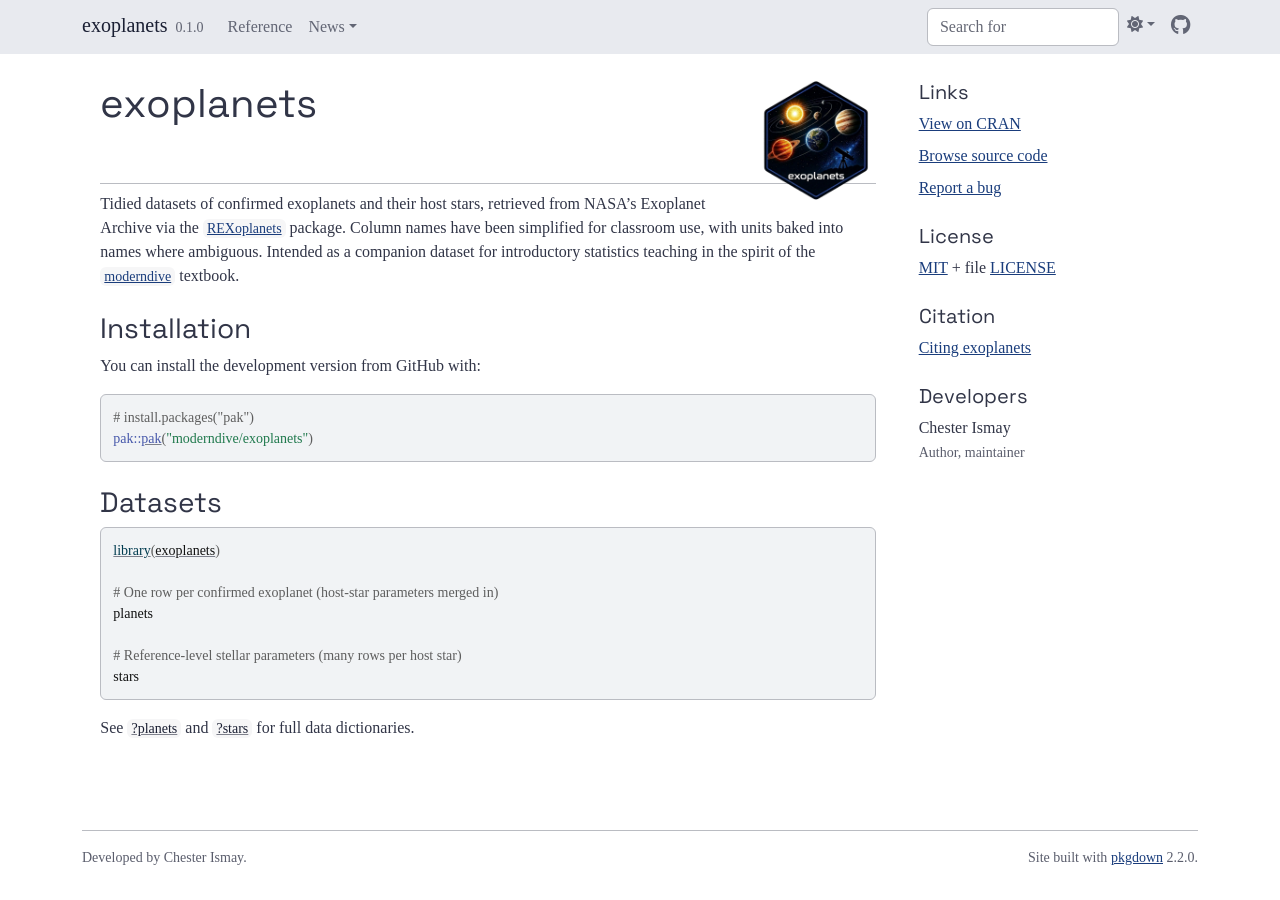
==== index.html @ e64167a9 "Deploying to gh-pages from @ moderndive/exoplanets@27b0d9ac003e54584c1656f464dfaf646769aed5 🚀" ====
<!DOCTYPE html>
<!-- Generated by pkgdown: do not edit by hand --><html lang="en">
<head>
<meta http-equiv="Content-Type" content="text/html; charset=UTF-8">
<meta charset="utf-8">
<meta http-equiv="X-UA-Compatible" content="IE=edge">
<meta name="viewport" content="width=device-width, initial-scale=1, shrink-to-fit=no">
<title>exoplanets • exoplanets</title>
<!-- favicons --><link rel="icon" type="image/png" sizes="96x96" href="favicon-96x96.png">
<link rel="icon" type="”image/svg+xml”" href="favicon.svg">
<link rel="apple-touch-icon" sizes="180x180" href="apple-touch-icon.png">
<link rel="icon" sizes="any" href="favicon.ico">
<link rel="manifest" href="site.webmanifest">
<script src="lightswitch.js"></script><script src="deps/jquery-3.6.0/jquery-3.6.0.min.js"></script><meta name="viewport" content="width=device-width, initial-scale=1, shrink-to-fit=no">
<link href="deps/bootstrap-5.3.1/bootstrap.min.css" rel="stylesheet">
<script src="deps/bootstrap-5.3.1/bootstrap.bundle.min.js"></script><link href="deps/Inter-0.4.10/font.css" rel="stylesheet">
<link href="deps/JetBrains_Mono-0.4.10/font.css" rel="stylesheet">
<link href="deps/Space_Grotesk-0.4.10/font.css" rel="stylesheet">
<link href="deps/font-awesome-6.5.2/css/all.min.css" rel="stylesheet">
<link href="deps/font-awesome-6.5.2/css/v4-shims.min.css" rel="stylesheet">
<script src="deps/headroom-0.11.0/headroom.min.js"></script><script src="deps/headroom-0.11.0/jQuery.headroom.min.js"></script><script src="deps/bootstrap-toc-1.0.1/bootstrap-toc.min.js"></script><script src="deps/clipboard.js-2.0.11/clipboard.min.js"></script><script src="deps/search-1.0.0/autocomplete.jquery.min.js"></script><script src="deps/search-1.0.0/fuse.min.js"></script><script src="deps/search-1.0.0/mark.min.js"></script><!-- pkgdown --><script src="pkgdown.js"></script><meta property="og:title" content="exoplanets">
<meta name="description" content="Tidied datasets of confirmed exoplanets and their host stars, sourced from NASA's Exoplanet Archive — designed for teaching introductory statistics in the spirit of moderndive.
">
<meta property="og:description" content="Tidied datasets of confirmed exoplanets and their host stars, sourced from NASA's Exoplanet Archive — designed for teaching introductory statistics in the spirit of moderndive.
">
<meta property="og:image" content="https://moderndive.github.io/exoplanets/logo.png">
</head>
<body>
    <a href="#main" class="visually-hidden-focusable">Skip to contents</a>


    <nav class="navbar navbar-expand-lg fixed-top " aria-label="Site navigation"><div class="container">

    <a class="navbar-brand me-2" href="index.html">exoplanets</a>

    <small class="nav-text text-muted me-auto" data-bs-toggle="tooltip" data-bs-placement="bottom" title="">0.1.0</small>


    <button class="navbar-toggler" type="button" data-bs-toggle="collapse" data-bs-target="#navbar" aria-controls="navbar" aria-expanded="false" aria-label="Toggle navigation">
      <span class="navbar-toggler-icon"></span>
    </button>

    <div id="navbar" class="collapse navbar-collapse ms-3">
      <ul class="navbar-nav me-auto">
<li class="nav-item"><a class="nav-link" href="reference/index.html">Reference</a></li>
<li class="nav-item dropdown">
  <button class="nav-link dropdown-toggle" type="button" id="dropdown-news" data-bs-toggle="dropdown" aria-expanded="false" aria-haspopup="true">News</button>
  <ul class="dropdown-menu" aria-labelledby="dropdown-news">
<li><h6 class="dropdown-header" data-toc-skip>Releases</h6></li>
    <li><h6 class="dropdown-header" data-toc-skip>Releases</h6></li>
    <li><hr class="dropdown-divider"></li>
    <li><a class="dropdown-item" href="news/index.html">Changelog</a></li>
  </ul>
</li>
      </ul>
<ul class="navbar-nav">
<li class="nav-item"><form class="form-inline" role="search">
 <input class="form-control" type="search" name="search-input" id="search-input" autocomplete="off" aria-label="Search site" placeholder="Search for" data-search-index="search.json">
</form></li>
<li class="nav-item dropdown">
  <button class="nav-link dropdown-toggle" type="button" id="dropdown-lightswitch" data-bs-toggle="dropdown" aria-expanded="false" aria-haspopup="true" aria-label="Light switch"><span class="fa fa-sun"></span></button>
  <ul class="dropdown-menu dropdown-menu-end" aria-labelledby="dropdown-lightswitch">
<li><button class="dropdown-item" data-bs-theme-value="light"><span class="fa fa-sun"></span> Light</button></li>
    <li><button class="dropdown-item" data-bs-theme-value="dark"><span class="fa fa-moon"></span> Dark</button></li>
    <li><button class="dropdown-item" data-bs-theme-value="auto"><span class="fa fa-adjust"></span> Auto</button></li>
  </ul>
</li>
<li class="nav-item"><a class="external-link nav-link" href="https://github.com/moderndive/exoplanets/" aria-label="GitHub"><span class="fa fab fa-github fa-lg"></span></a></li>
      </ul>
</div>


  </div>
</nav><div class="container template-home">
<div class="row">
  <main id="main" class="col-md-9"><div class="section level1">
<div class="page-header">
<img src="logo.png" class="logo" alt=""><h1 id="exoplanets-">exoplanets <a class="anchor" aria-label="anchor" href="#exoplanets-"></a>
</h1>
</div>
<p>Tidied datasets of confirmed exoplanets and their host stars, retrieved from NASA’s Exoplanet Archive via the <a href="https://github.com/JKolomanski/REXoplanets" class="external-link"><code>REXoplanets</code></a> package. Column names have been simplified for classroom use, with units baked into names where ambiguous. Intended as a companion dataset for introductory statistics teaching in the spirit of the <a href="https://moderndive.com" class="external-link"><code>moderndive</code></a> textbook.</p>
<div class="section level2">
<h2 id="installation">Installation<a class="anchor" aria-label="anchor" href="#installation"></a>
</h2>
<p>You can install the development version from GitHub with:</p>
<div class="sourceCode" id="cb1"><pre class="downlit sourceCode r">
<code class="sourceCode R"><span><span class="co"># install.packages("pak")</span></span>
<span><span class="fu">pak</span><span class="fu">::</span><span class="fu"><a href="https://pak.r-lib.org/reference/pak.html" class="external-link">pak</a></span><span class="op">(</span><span class="st">"moderndive/exoplanets"</span><span class="op">)</span></span></code></pre></div>
</div>
<div class="section level2">
<h2 id="datasets">Datasets<a class="anchor" aria-label="anchor" href="#datasets"></a>
</h2>
<div class="sourceCode" id="cb2"><pre class="downlit sourceCode r">
<code class="sourceCode R"><span><span class="kw"><a href="https://rdrr.io/r/base/library.html" class="external-link">library</a></span><span class="op">(</span><span class="va"><a href="https://github.com/moderndive/exoplanets" class="external-link">exoplanets</a></span><span class="op">)</span></span>
<span></span>
<span><span class="co"># One row per confirmed exoplanet (host-star parameters merged in)</span></span>
<span><span class="va">planets</span></span>
<span></span>
<span><span class="co"># Reference-level stellar parameters (many rows per host star)</span></span>
<span><span class="va">stars</span></span></code></pre></div>
<p>See <code><a href="reference/planets.html">?planets</a></code> and <code><a href="reference/stars.html">?stars</a></code> for full data dictionaries.</p>
</div>
</div>
  </main><aside class="col-md-3"><div class="links">
<h2 data-toc-skip>Links</h2>
<ul class="list-unstyled">
<li><a href="https://cloud.r-project.org/package=exoplanets" class="external-link">View on CRAN</a></li>
<li><a href="https://github.com/moderndive/exoplanets/" class="external-link">Browse source code</a></li>
<li><a href="https://github.com/moderndive/exoplanets/issues" class="external-link">Report a bug</a></li>
</ul>
</div>

<div class="license">
<h2 data-toc-skip>License</h2>
<ul class="list-unstyled">
<li>
<a href="https://opensource.org/licenses/mit-license.php" class="external-link">MIT</a> + file <a href="LICENSE-text.html">LICENSE</a>
</li>
</ul>
</div>


<div class="citation">
<h2 data-toc-skip>Citation</h2>
<ul class="list-unstyled">
<li><a href="authors.html#citation">Citing exoplanets</a></li>
</ul>
</div>

<div class="developers">
<h2 data-toc-skip>Developers</h2>
<ul class="list-unstyled">
<li>Chester Ismay <br><small class="roles"> Author, maintainer </small>   </li>
</ul>
</div>



  </aside>
</div>


    <footer><div class="pkgdown-footer-left">
  <p>Developed by Chester Ismay.</p>
</div>

<div class="pkgdown-footer-right">
  <p>Site built with <a href="https://pkgdown.r-lib.org/" class="external-link">pkgdown</a> 2.2.0.</p>
</div>

    </footer>
</div>





  </body>
</html>
---- deps/Space_Grotesk-0.4.10/font.css ----
/* vietnamese */
@font-face {
  font-family: 'Space Grotesk';
  font-style: normal;
  font-weight: 400;
  font-display: swap;
  src: url(V8mQoQDjQSkFtoMM3T6r8E7mF71Q-gOoraIAEj7oUXsrPMBTTA.woff2) format('woff2');
  unicode-range: U+0102-0103, U+0110-0111, U+0128-0129, U+0168-0169, U+01A0-01A1, U+01AF-01B0, U+0300-0301, U+0303-0304, U+0308-0309, U+0323, U+0329, U+1EA0-1EF9, U+20AB;
}
/* latin-ext */
@font-face {
  font-family: 'Space Grotesk';
  font-style: normal;
  font-weight: 400;
  font-display: swap;
  src: url(V8mQoQDjQSkFtoMM3T6r8E7mF71Q-gOoraIAEj7oUXsqPMBTTA.woff2) format('woff2');
  unicode-range: U+0100-02BA, U+02BD-02C5, U+02C7-02CC, U+02CE-02D7, U+02DD-02FF, U+0304, U+0308, U+0329, U+1D00-1DBF, U+1E00-1E9F, U+1EF2-1EFF, U+2020, U+20A0-20AB, U+20AD-20C0, U+2113, U+2C60-2C7F, U+A720-A7FF;
}
/* latin */
@font-face {
  font-family: 'Space Grotesk';
  font-style: normal;
  font-weight: 400;
  font-display: swap;
  src: url(V8mQoQDjQSkFtoMM3T6r8E7mF71Q-gOoraIAEj7oUXskPMA.woff2) format('woff2');
  unicode-range: U+0000-00FF, U+0131, U+0152-0153, U+02BB-02BC, U+02C6, U+02DA, U+02DC, U+0304, U+0308, U+0329, U+2000-206F, U+20AC, U+2122, U+2191, U+2193, U+2212, U+2215, U+FEFF, U+FFFD;
}
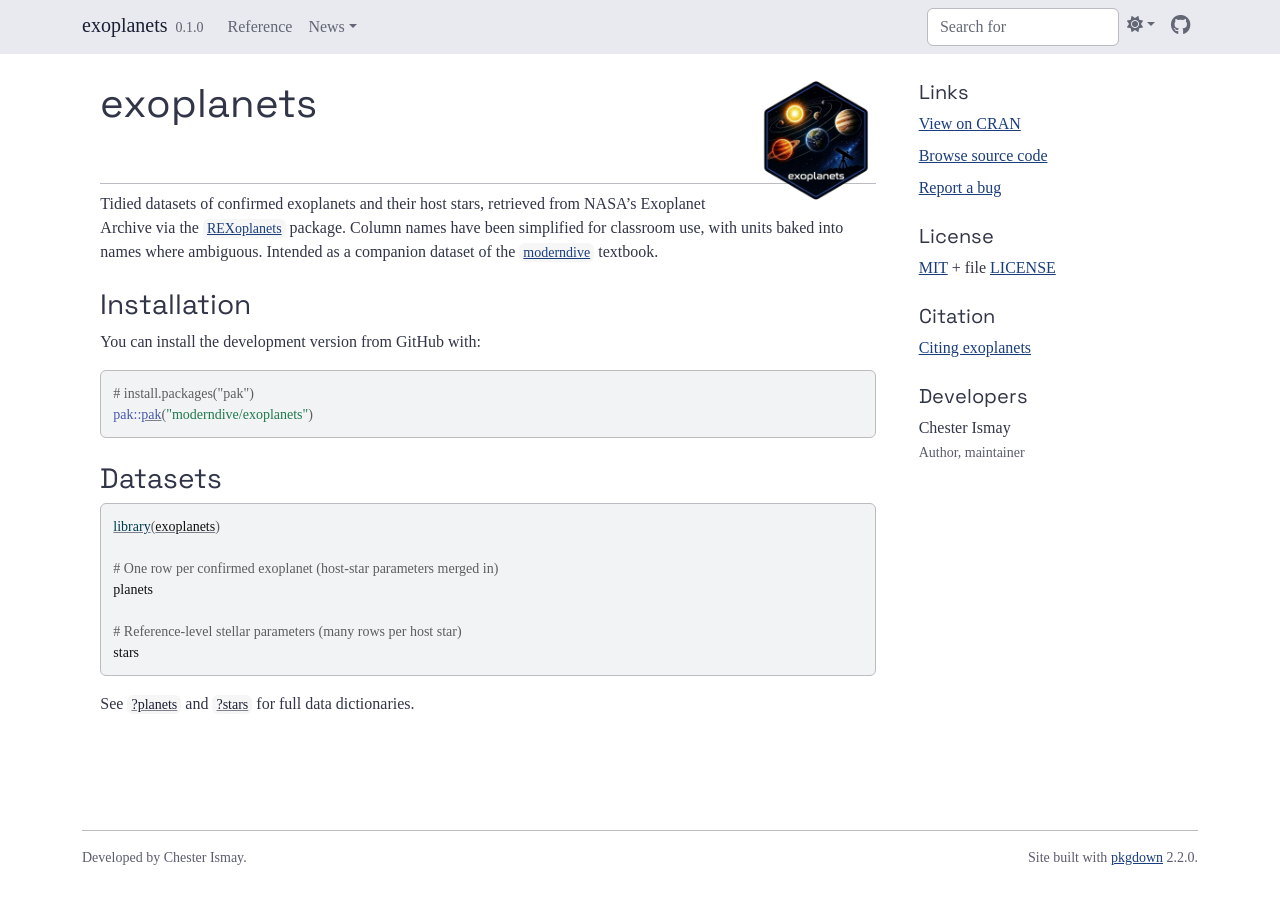
==== commit 660dd93d: "Deploying to gh-pages from @ moderndive/exoplanets@2f130b45c0c0840c52fc317924325d8d543c3753 🚀" ====
--- a/index.html
+++ b/index.html
@@ -78,7 +78,7 @@
 <img src="logo.png" class="logo" alt=""><h1 id="exoplanets-">exoplanets <a class="anchor" aria-label="anchor" href="#exoplanets-"></a>
 </h1>
 </div>
-<p>Tidied datasets of confirmed exoplanets and their host stars, retrieved from NASA’s Exoplanet Archive via the <a href="https://github.com/JKolomanski/REXoplanets" class="external-link"><code>REXoplanets</code></a> package. Column names have been simplified for classroom use, with units baked into names where ambiguous. Intended as a companion dataset for introductory statistics teaching in the spirit of the <a href="https://moderndive.com" class="external-link"><code>moderndive</code></a> textbook.</p>
+<p>Tidied datasets of confirmed exoplanets and their host stars, retrieved from NASA’s Exoplanet Archive via the <a href="https://github.com/JKolomanski/REXoplanets" class="external-link"><code>REXoplanets</code></a> package. Column names have been simplified for classroom use, with units baked into names where ambiguous. Intended as a companion dataset of the <a href="https://moderndive.com/v2/" class="external-link"><code>moderndive</code></a> textbook.</p>
 <div class="section level2">
 <h2 id="installation">Installation<a class="anchor" aria-label="anchor" href="#installation"></a>
 </h2>
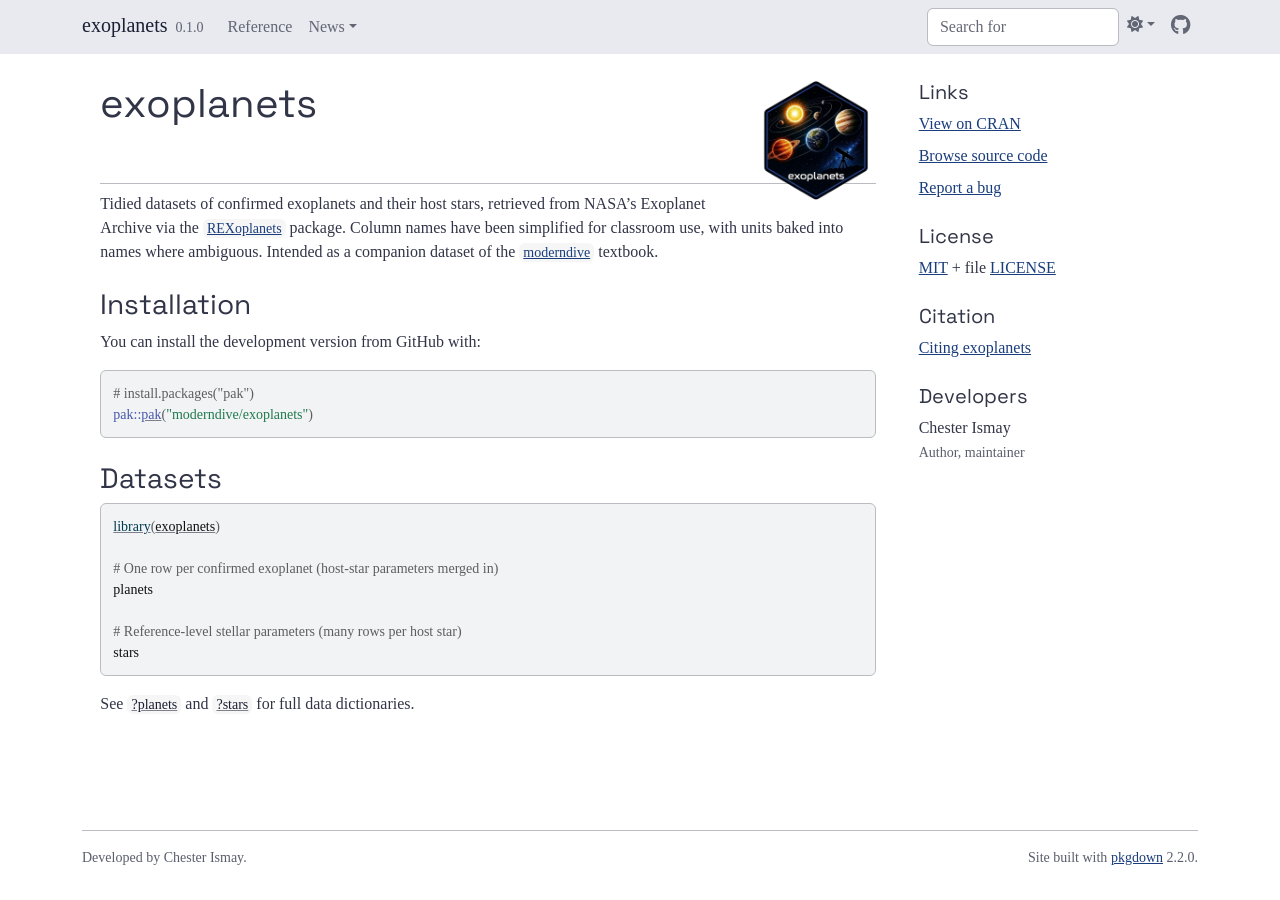
==== commit 719b1592: "Deploying to gh-pages from @ moderndive/exoplanets@c7618ad63dd364ae2e380d4280db65f84d575291 🚀" ====
--- a/index.html
+++ b/index.html
@@ -12,8 +12,8 @@
 <link rel="icon" sizes="any" href="favicon.ico">
 <link rel="manifest" href="site.webmanifest">
 <script src="lightswitch.js"></script><script src="deps/jquery-3.6.0/jquery-3.6.0.min.js"></script><meta name="viewport" content="width=device-width, initial-scale=1, shrink-to-fit=no">
-<link href="deps/bootstrap-5.3.1/bootstrap.min.css" rel="stylesheet">
-<script src="deps/bootstrap-5.3.1/bootstrap.bundle.min.js"></script><link href="deps/Inter-0.4.10/font.css" rel="stylesheet">
+<link href="deps/bootstrap-5.3.8/bootstrap.min.css" rel="stylesheet">
+<script src="deps/bootstrap-5.3.8/bootstrap.bundle.min.js"></script><link href="deps/Inter-0.4.10/font.css" rel="stylesheet">
 <link href="deps/JetBrains_Mono-0.4.10/font.css" rel="stylesheet">
 <link href="deps/Space_Grotesk-0.4.10/font.css" rel="stylesheet">
 <link href="deps/font-awesome-6.5.2/css/all.min.css" rel="stylesheet">
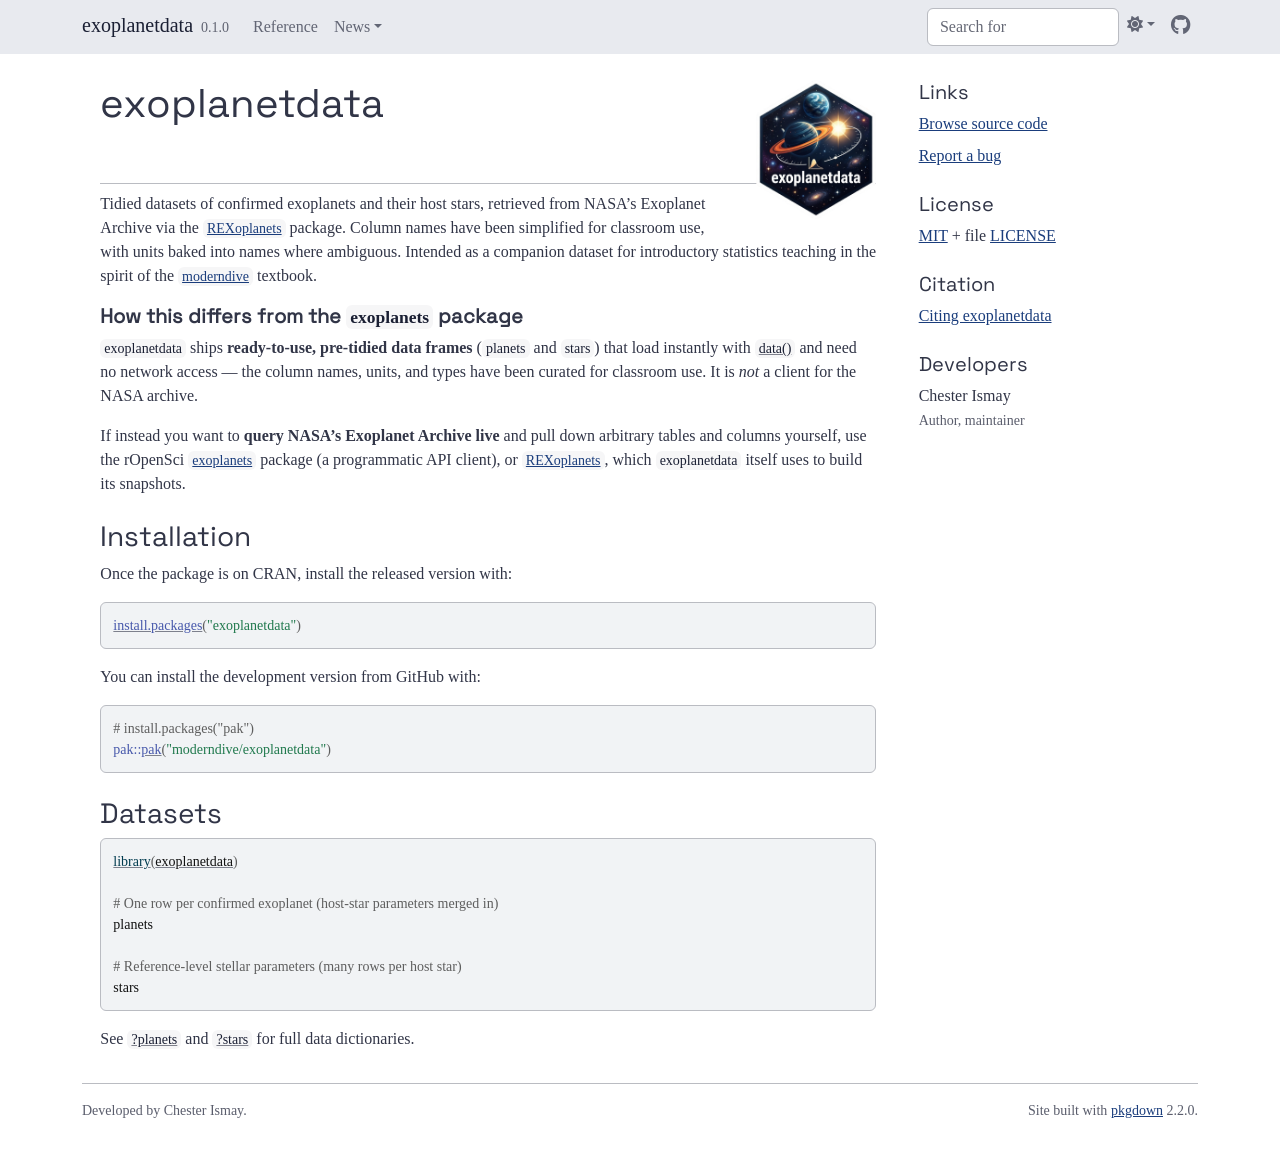
==== commit 8ed86f46: "Deploying to gh-pages from @ moderndive/exoplanetdata@4cffbc050b906c532b4d553f9c034d15000d1329 🚀" ====
--- a/index.html
+++ b/index.html
@@ -5,7 +5,7 @@
 <meta charset="utf-8">
 <meta http-equiv="X-UA-Compatible" content="IE=edge">
 <meta name="viewport" content="width=device-width, initial-scale=1, shrink-to-fit=no">
-<title>exoplanets • exoplanets</title>
+<title>exoplanetdata • exoplanetdata</title>
 <!-- favicons --><link rel="icon" type="image/png" sizes="96x96" href="favicon-96x96.png">
 <link rel="icon" type="”image/svg+xml”" href="favicon.svg">
 <link rel="apple-touch-icon" sizes="180x180" href="apple-touch-icon.png">
@@ -18,12 +18,12 @@
 <link href="deps/Space_Grotesk-0.4.10/font.css" rel="stylesheet">
 <link href="deps/font-awesome-6.5.2/css/all.min.css" rel="stylesheet">
 <link href="deps/font-awesome-6.5.2/css/v4-shims.min.css" rel="stylesheet">
-<script src="deps/headroom-0.11.0/headroom.min.js"></script><script src="deps/headroom-0.11.0/jQuery.headroom.min.js"></script><script src="deps/bootstrap-toc-1.0.1/bootstrap-toc.min.js"></script><script src="deps/clipboard.js-2.0.11/clipboard.min.js"></script><script src="deps/search-1.0.0/autocomplete.jquery.min.js"></script><script src="deps/search-1.0.0/fuse.min.js"></script><script src="deps/search-1.0.0/mark.min.js"></script><!-- pkgdown --><script src="pkgdown.js"></script><meta property="og:title" content="exoplanets">
+<script src="deps/headroom-0.11.0/headroom.min.js"></script><script src="deps/headroom-0.11.0/jQuery.headroom.min.js"></script><script src="deps/bootstrap-toc-1.0.1/bootstrap-toc.min.js"></script><script src="deps/clipboard.js-2.0.11/clipboard.min.js"></script><script src="deps/search-1.0.0/autocomplete.jquery.min.js"></script><script src="deps/search-1.0.0/fuse.min.js"></script><script src="deps/search-1.0.0/mark.min.js"></script><!-- pkgdown --><script src="pkgdown.js"></script><meta property="og:title" content="exoplanetdata">
 <meta name="description" content="Tidied datasets of confirmed exoplanets and their host stars, sourced from NASA's Exoplanet Archive — designed for teaching introductory statistics in the spirit of moderndive.
 ">
 <meta property="og:description" content="Tidied datasets of confirmed exoplanets and their host stars, sourced from NASA's Exoplanet Archive — designed for teaching introductory statistics in the spirit of moderndive.
 ">
-<meta property="og:image" content="https://moderndive.github.io/exoplanets/logo.png">
+<meta property="og:image" content="https://moderndive.github.io/exoplanetdata/logo.png">
 </head>
 <body>
     <a href="#main" class="visually-hidden-focusable">Skip to contents</a>
@@ -31,7 +31,7 @@
 
     <nav class="navbar navbar-expand-lg fixed-top " aria-label="Site navigation"><div class="container">
 
-    <a class="navbar-brand me-2" href="index.html">exoplanets</a>
+    <a class="navbar-brand me-2" href="index.html">exoplanetdata</a>
 
     <small class="nav-text text-muted me-auto" data-bs-toggle="tooltip" data-bs-placement="bottom" title="">0.1.0</small>
 
@@ -65,7 +65,7 @@
     <li><button class="dropdown-item" data-bs-theme-value="auto"><span class="fa fa-adjust"></span> Auto</button></li>
   </ul>
 </li>
-<li class="nav-item"><a class="external-link nav-link" href="https://github.com/moderndive/exoplanets/" aria-label="GitHub"><span class="fa fab fa-github fa-lg"></span></a></li>
+<li class="nav-item"><a class="external-link nav-link" href="https://github.com/moderndive/exoplanetdata/" aria-label="GitHub"><span class="fa fab fa-github fa-lg"></span></a></li>
       </ul>
 </div>
 
@@ -75,23 +75,32 @@
 <div class="row">
   <main id="main" class="col-md-9"><div class="section level1">
 <div class="page-header">
-<img src="logo.png" class="logo" alt=""><h1 id="exoplanets-">exoplanets <a class="anchor" aria-label="anchor" href="#exoplanets-"></a>
+<img src="logo.png" class="logo" alt=""><h1 id="exoplanetdata-">exoplanetdata <a class="anchor" aria-label="anchor" href="#exoplanetdata-"></a>
 </h1>
 </div>
-<p>Tidied datasets of confirmed exoplanets and their host stars, retrieved from NASA’s Exoplanet Archive via the <a href="https://github.com/JKolomanski/REXoplanets" class="external-link"><code>REXoplanets</code></a> package. Column names have been simplified for classroom use, with units baked into names where ambiguous. Intended as a companion dataset of the <a href="https://moderndive.com/v2/" class="external-link"><code>moderndive</code></a> textbook.</p>
+<p>Tidied datasets of confirmed exoplanets and their host stars, retrieved from NASA’s Exoplanet Archive via the <a href="https://github.com/JKolomanski/REXoplanets" class="external-link"><code>REXoplanets</code></a> package. Column names have been simplified for classroom use, with units baked into names where ambiguous. Intended as a companion dataset for introductory statistics teaching in the spirit of the <a href="https://moderndive.com" class="external-link"><code>moderndive</code></a> textbook.</p>
+<div class="section level3">
+<h3 id="how-this-differs-from-the-exoplanets-package">How this differs from the <code>exoplanets</code> package<a class="anchor" aria-label="anchor" href="#how-this-differs-from-the-exoplanets-package"></a>
+</h3>
+<p><code>exoplanetdata</code> ships <strong>ready-to-use, pre-tidied data frames</strong> (<code>planets</code> and <code>stars</code>) that load instantly with <code><a href="https://rdrr.io/r/utils/data.html" class="external-link">data()</a></code> and need no network access — the column names, units, and types have been curated for classroom use. It is <em>not</em> a client for the NASA archive.</p>
+<p>If instead you want to <strong>query NASA’s Exoplanet Archive live</strong> and pull down arbitrary tables and columns yourself, use the rOpenSci <a href="https://docs.ropensci.org/exoplanets/" class="external-link"><code>exoplanets</code></a> package (a programmatic API client), or <a href="https://github.com/JKolomanski/REXoplanets" class="external-link"><code>REXoplanets</code></a>, which <code>exoplanetdata</code> itself uses to build its snapshots.</p>
+</div>
 <div class="section level2">
 <h2 id="installation">Installation<a class="anchor" aria-label="anchor" href="#installation"></a>
 </h2>
+<p>Once the package is on CRAN, install the released version with:</p>
+<div class="sourceCode" id="cb1"><pre class="downlit sourceCode r">
+<code class="sourceCode R"><span><span class="fu"><a href="https://rdrr.io/r/utils/install.packages.html" class="external-link">install.packages</a></span><span class="op">(</span><span class="st">"exoplanetdata"</span><span class="op">)</span></span></code></pre></div>
 <p>You can install the development version from GitHub with:</p>
-<div class="sourceCode" id="cb1"><pre class="downlit sourceCode r">
+<div class="sourceCode" id="cb2"><pre class="downlit sourceCode r">
 <code class="sourceCode R"><span><span class="co"># install.packages("pak")</span></span>
-<span><span class="fu">pak</span><span class="fu">::</span><span class="fu"><a href="https://pak.r-lib.org/reference/pak.html" class="external-link">pak</a></span><span class="op">(</span><span class="st">"moderndive/exoplanets"</span><span class="op">)</span></span></code></pre></div>
+<span><span class="fu">pak</span><span class="fu">::</span><span class="fu"><a href="https://pak.r-lib.org/reference/pak.html" class="external-link">pak</a></span><span class="op">(</span><span class="st">"moderndive/exoplanetdata"</span><span class="op">)</span></span></code></pre></div>
 </div>
 <div class="section level2">
 <h2 id="datasets">Datasets<a class="anchor" aria-label="anchor" href="#datasets"></a>
 </h2>
-<div class="sourceCode" id="cb2"><pre class="downlit sourceCode r">
-<code class="sourceCode R"><span><span class="kw"><a href="https://rdrr.io/r/base/library.html" class="external-link">library</a></span><span class="op">(</span><span class="va"><a href="https://github.com/moderndive/exoplanets" class="external-link">exoplanets</a></span><span class="op">)</span></span>
+<div class="sourceCode" id="cb3"><pre class="downlit sourceCode r">
+<code class="sourceCode R"><span><span class="kw"><a href="https://rdrr.io/r/base/library.html" class="external-link">library</a></span><span class="op">(</span><span class="va"><a href="https://github.com/moderndive/exoplanetdata" class="external-link">exoplanetdata</a></span><span class="op">)</span></span>
 <span></span>
 <span><span class="co"># One row per confirmed exoplanet (host-star parameters merged in)</span></span>
 <span><span class="va">planets</span></span>
@@ -104,9 +113,8 @@
   </main><aside class="col-md-3"><div class="links">
 <h2 data-toc-skip>Links</h2>
 <ul class="list-unstyled">
-<li><a href="https://cloud.r-project.org/package=exoplanets" class="external-link">View on CRAN</a></li>
-<li><a href="https://github.com/moderndive/exoplanets/" class="external-link">Browse source code</a></li>
-<li><a href="https://github.com/moderndive/exoplanets/issues" class="external-link">Report a bug</a></li>
+<li><a href="https://github.com/moderndive/exoplanetdata/" class="external-link">Browse source code</a></li>
+<li><a href="https://github.com/moderndive/exoplanetdata/issues" class="external-link">Report a bug</a></li>
 </ul>
 </div>
 
@@ -123,7 +131,7 @@
 <div class="citation">
 <h2 data-toc-skip>Citation</h2>
 <ul class="list-unstyled">
-<li><a href="authors.html#citation">Citing exoplanets</a></li>
+<li><a href="authors.html#citation">Citing exoplanetdata</a></li>
 </ul>
 </div>
 
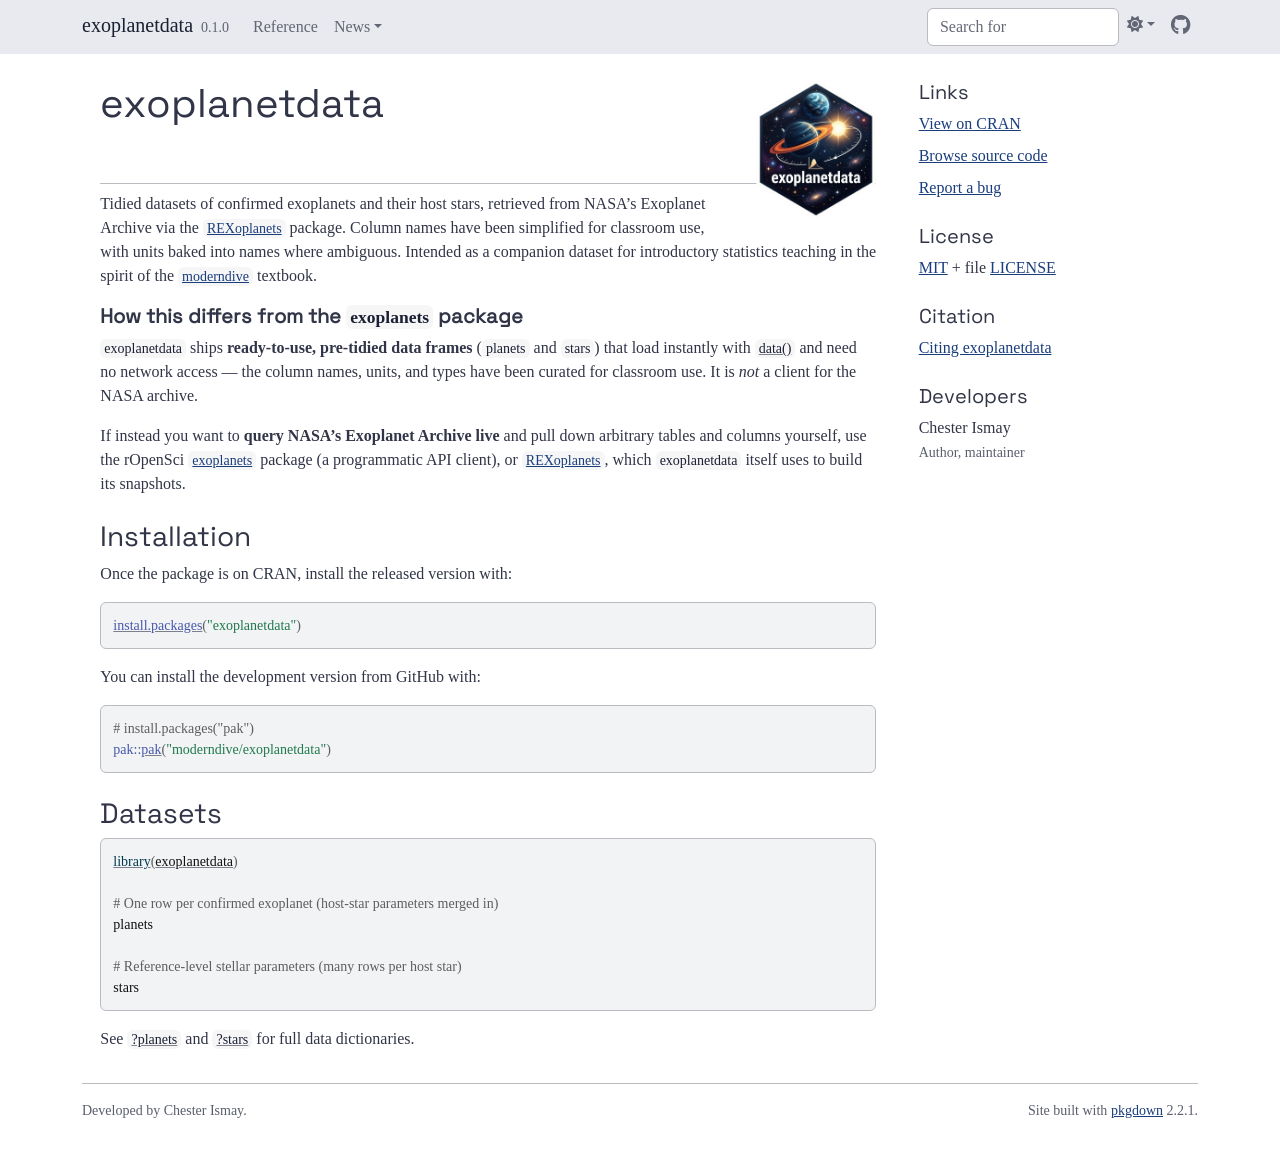
==== commit 30e248bc: "Deploying to gh-pages from @ moderndive/exoplanetdata@ef7367288dcf4b4d60dea0d831f82dc44d37fa39 🚀" ====
--- a/index.html
+++ b/index.html
@@ -113,6 +113,7 @@
   </main><aside class="col-md-3"><div class="links">
 <h2 data-toc-skip>Links</h2>
 <ul class="list-unstyled">
+<li><a href="https://cloud.r-project.org/package=exoplanetdata" class="external-link">View on CRAN</a></li>
 <li><a href="https://github.com/moderndive/exoplanetdata/" class="external-link">Browse source code</a></li>
 <li><a href="https://github.com/moderndive/exoplanetdata/issues" class="external-link">Report a bug</a></li>
 </ul>
@@ -153,7 +154,7 @@
 </div>
 
 <div class="pkgdown-footer-right">
-  <p>Site built with <a href="https://pkgdown.r-lib.org/" class="external-link">pkgdown</a> 2.2.0.</p>
+  <p>Site built with <a href="https://pkgdown.r-lib.org/" class="external-link">pkgdown</a> 2.2.1.</p>
 </div>
 
     </footer>
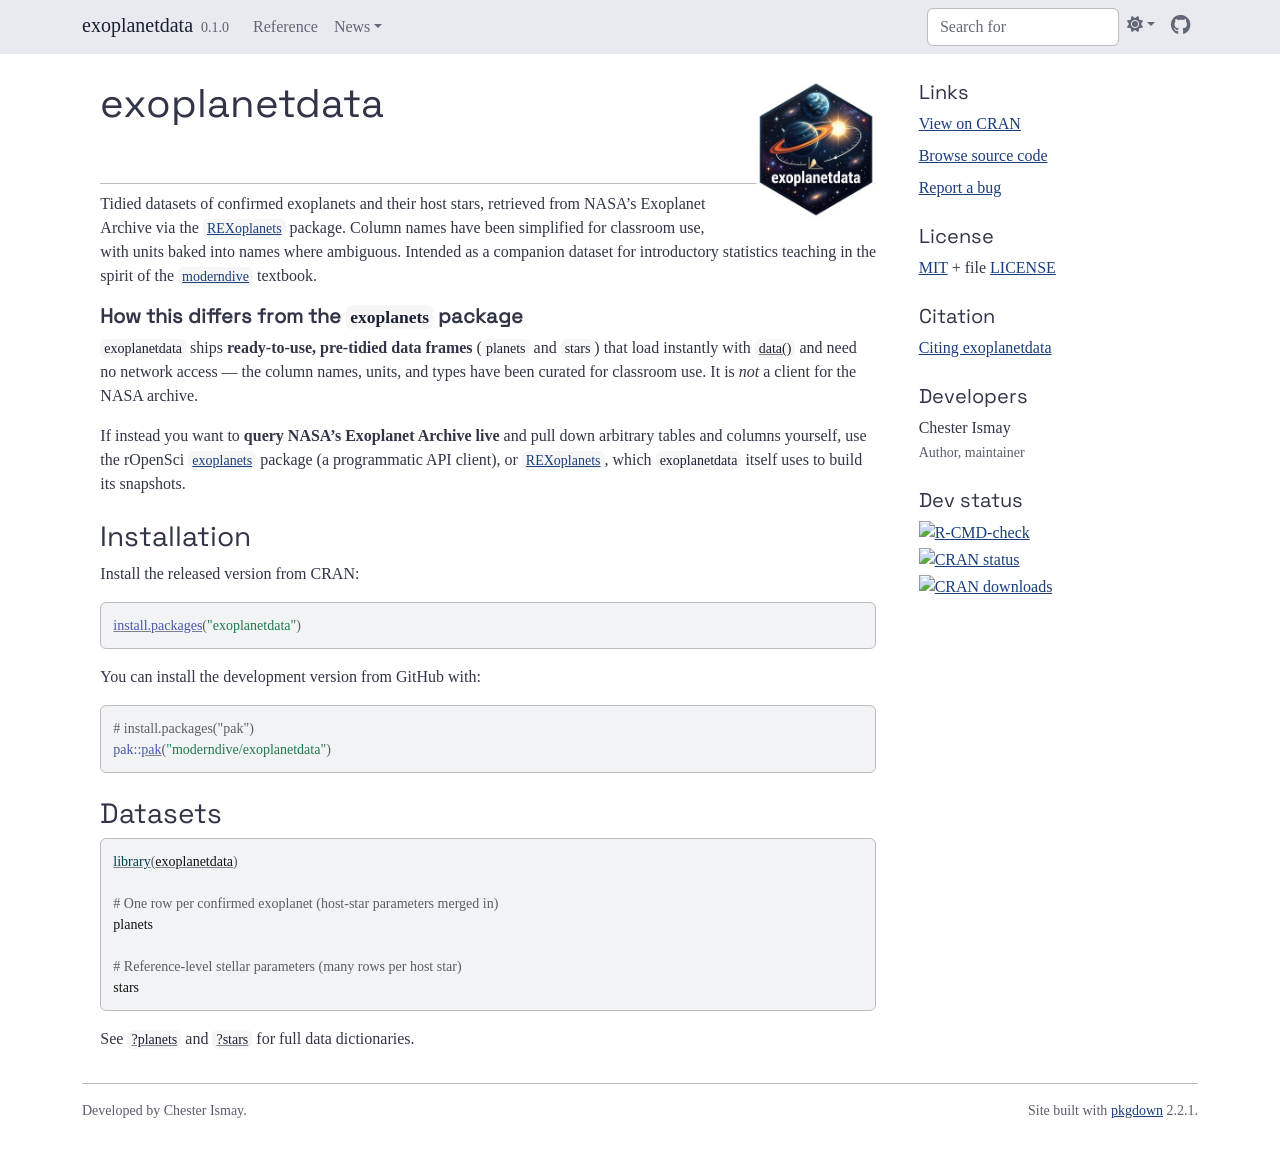
==== commit 34494423: "Deploying to gh-pages from @ moderndive/exoplanetdata@c0d17d6ceafaee392e4eb5d9f0c6028af766e7d4 🚀" ====
--- a/index.html
+++ b/index.html
@@ -78,6 +78,8 @@
 <img src="logo.png" class="logo" alt=""><h1 id="exoplanetdata-">exoplanetdata <a class="anchor" aria-label="anchor" href="#exoplanetdata-"></a>
 </h1>
 </div>
+<!-- badges: start -->
+
 <p>Tidied datasets of confirmed exoplanets and their host stars, retrieved from NASA’s Exoplanet Archive via the <a href="https://github.com/JKolomanski/REXoplanets" class="external-link"><code>REXoplanets</code></a> package. Column names have been simplified for classroom use, with units baked into names where ambiguous. Intended as a companion dataset for introductory statistics teaching in the spirit of the <a href="https://moderndive.com" class="external-link"><code>moderndive</code></a> textbook.</p>
 <div class="section level3">
 <h3 id="how-this-differs-from-the-exoplanets-package">How this differs from the <code>exoplanets</code> package<a class="anchor" aria-label="anchor" href="#how-this-differs-from-the-exoplanets-package"></a>
@@ -88,7 +90,7 @@
 <div class="section level2">
 <h2 id="installation">Installation<a class="anchor" aria-label="anchor" href="#installation"></a>
 </h2>
-<p>Once the package is on CRAN, install the released version with:</p>
+<p>Install the released version from CRAN:</p>
 <div class="sourceCode" id="cb1"><pre class="downlit sourceCode r">
 <code class="sourceCode R"><span><span class="fu"><a href="https://rdrr.io/r/utils/install.packages.html" class="external-link">install.packages</a></span><span class="op">(</span><span class="st">"exoplanetdata"</span><span class="op">)</span></span></code></pre></div>
 <p>You can install the development version from GitHub with:</p>
@@ -143,7 +145,14 @@
 </ul>
 </div>
 
-
+<div class="dev-status">
+<h2 data-toc-skip>Dev status</h2>
+<ul class="list-unstyled">
+<li><a href="https://github.com/moderndive/exoplanetdata/actions/workflows/R-CMD-check.yaml" class="external-link"><img src="https://github.com/moderndive/exoplanetdata/actions/workflows/R-CMD-check.yaml/badge.svg" alt="R-CMD-check"></a></li>
+<li><a href="https://CRAN.R-project.org/package=exoplanetdata" class="external-link"><img src="https://www.r-pkg.org/badges/version/exoplanetdata" alt="CRAN status"></a></li>
+<li><a href="https://CRAN.R-project.org/package=exoplanetdata" class="external-link"><img src="https://cranlogs.r-pkg.org/badges/grand-total/exoplanetdata" alt="CRAN downloads"></a></li>
+</ul>
+</div>
 
   </aside>
 </div>
